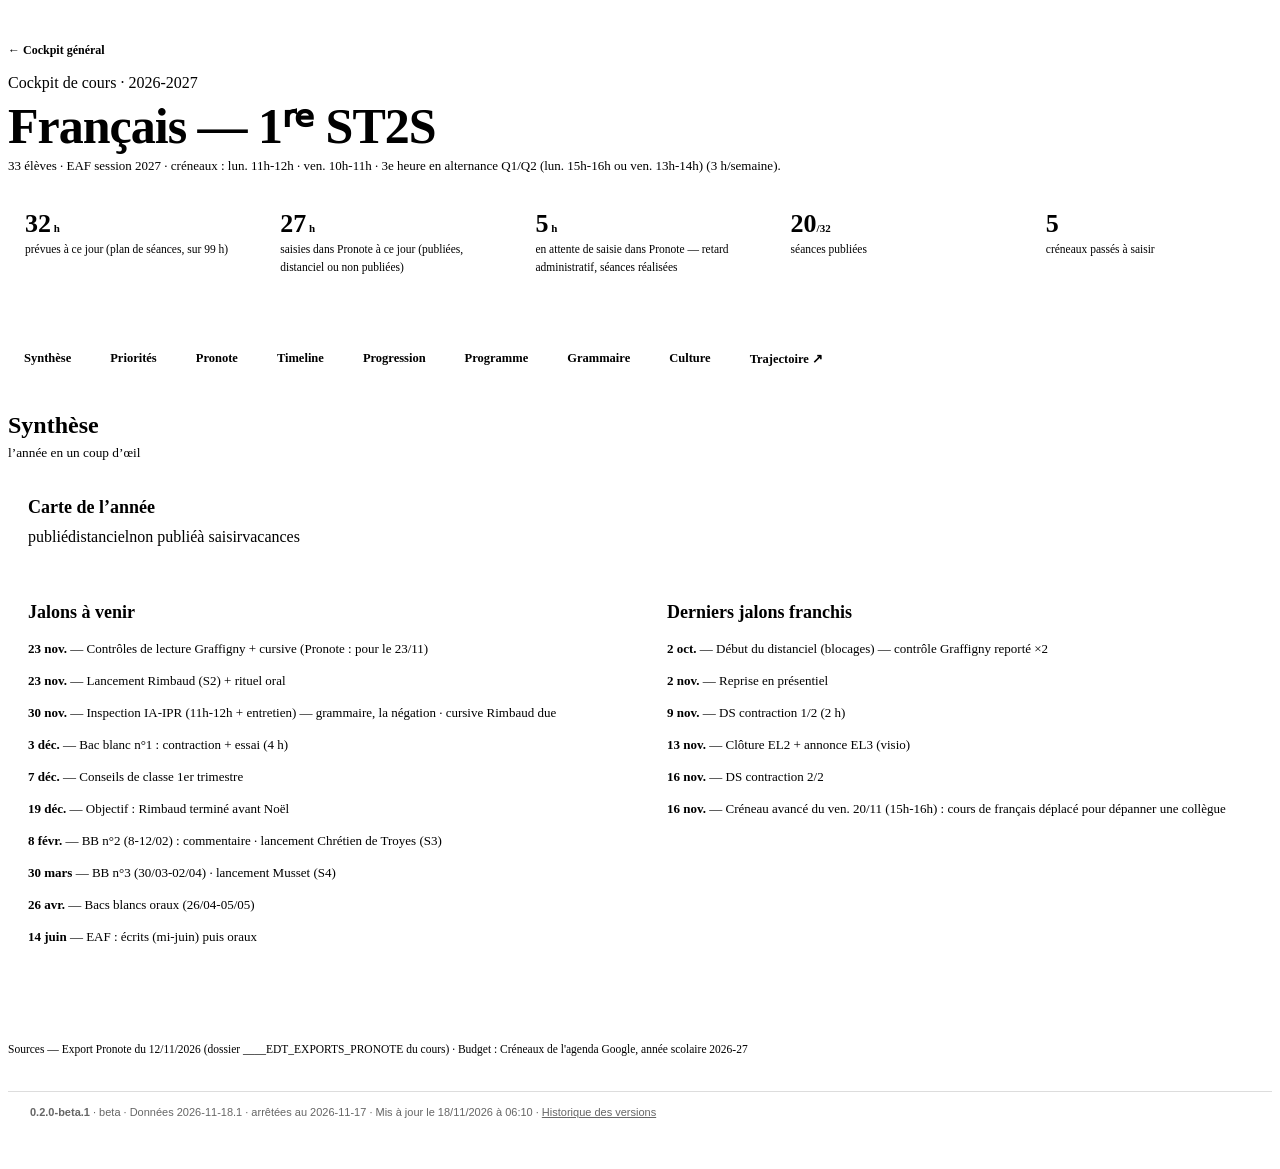
==== cours.html @ 6b5fe485 "feat(priorites): separate upcoming overdue and completed actions in course cockpit" ====
<!doctype html>
<html lang="fr">
<head>
<meta charset="UTF-8">
<meta name="viewport" content="width=device-width, initial-scale=1">
<meta name="robots" content="noindex,nofollow">
<meta name="referrer" content="no-referrer">
<meta name="color-scheme" content="light dark">
<title>Cockpit de cours</title>
<link rel="preload" href="assets/fonts/inter-latin.woff2" as="font" type="font/woff2" crossorigin>
<link rel="preload" href="assets/fonts/fraunces-latin.woff2" as="font" type="font/woff2" crossorigin>
<link rel="stylesheet" href="assets/cockpit.css">
<style>
:root{--wrap:1460px}
.kicker{margin-top:16px;display:block}
.bar{height:7px;margin-top:9px}
a{color:inherit}
.back{font-size:12px;font-weight:700;color:var(--soft);text-decoration:none}
h1{font:600 clamp(28px,4.4vw,50px)/1.04 Fraunces,Georgia,serif;margin:8px 0 6px;letter-spacing:-.02em}
h2{font:600 24px Fraunces,serif;margin:0 0 4px}
.sub{color:var(--soft);font-size:13px;margin:0;max-width:900px}
.hero{padding:32px 0 6px}
.kpis{display:grid;grid-template-columns:repeat(auto-fit,minmax(170px,1fr));gap:12px;margin:20px 0}
.kpi{padding:15px 17px}.kpi b{display:block;font:600 26px Fraunces,serif}.kpi b i{font:700 11px Inter;font-style:normal;color:var(--soft)}.kpi span{font-size:11.5px;color:var(--soft)}
nav.tabs{position:sticky;top:0;z-index:30;display:flex;gap:7px;overflow-x:auto;padding:10px 0;background:color-mix(in srgb,var(--bg) 80%,transparent);backdrop-filter:blur(12px);border-bottom:1px solid var(--line);scrollbar-width:thin}
nav.tabs a{flex:none;text-decoration:none;font-size:12.5px;font-weight:700;color:var(--soft);border:1px solid var(--line);background:var(--card);border-radius:999px;padding:9px 16px;transition:background .15s}
nav.tabs a.on{background:var(--ink);color:var(--bg);border-color:var(--ink)}
section{display:none;margin-top:26px}section.on{display:block;animation:fade .25s}
@keyframes fade{from{opacity:0;transform:translateY(8px)}}
.grid{display:grid;grid-template-columns:repeat(auto-fit,minmax(300px,1fr));gap:14px;margin-top:16px}
.card{padding:20px}.card h3{font:600 18px Fraunces,serif;margin:0 0 10px}
.card ul{list-style:none;margin:0;padding:0}.card li{padding:8px 0;border-top:1px solid var(--line);font-size:13px}.card li:first-child{border:0}
.st,.badge{display:inline-block;font:800 10.5px Inter;letter-spacing:.06em;text-transform:uppercase;border-radius:5px;padding:3px 8px;color:#fff}
.st.publie,.badge.ok{background:var(--ok)}.st.distanciel,.badge.work{background:var(--gold)}.st.non-publie,.badge.chantier{background:var(--warn)}.st.a-saisir{background:var(--slate)}.badge.plan{background:var(--slate)}.badge{margin-left:8px}
.filters{display:flex;gap:7px;flex-wrap:wrap;margin:14px 0 12px}.filters button{border:1px solid var(--line);background:var(--card);color:var(--soft);border-radius:999px;padding:7px 14px;font:700 11.5px Inter;cursor:pointer}.filters button.on{background:var(--ink);color:var(--bg);border-color:var(--ink)}
.seances{display:flex;flex-direction:column;gap:10px}.seance{overflow:hidden}
.seance .head{display:flex;gap:14px;padding:15px 18px;cursor:pointer}.seance .head:hover{background:color-mix(in srgb,var(--c) 6%,transparent)}
.seance .date{flex:none;width:92px;text-align:center;border-right:1px solid var(--line);padding-right:14px}.seance .date b{display:block;font:600 22px Fraunces,serif}.seance .date span{display:block;font-size:10.5px;color:var(--soft);text-transform:uppercase;letter-spacing:.06em;font-weight:700}
.seance .body{flex:1;min-width:0}.seance .t{font-weight:700;font-size:14px;margin:0 0 3px}.seance .r{font-size:12.5px;color:var(--soft);margin:0;display:-webkit-box;-webkit-line-clamp:2;-webkit-box-orient:vertical;overflow:hidden}
.chip{display:inline-block;border:1px solid var(--line);border-radius:6px;padding:3px 9px;font-size:11px;font-weight:600;color:var(--soft);margin:7px 6px 0 0}
.detail{display:none;border-top:1px solid var(--line);padding:18px 20px}.seance.open .detail{display:block}.seance.open .plus{transform:rotate(45deg)}.plus{font-size:20px;color:var(--soft);transition:transform .2s}
.detail h4{font-size:10.5px;letter-spacing:.14em;text-transform:uppercase;color:var(--c);margin:0 0 7px}.detail .content{white-space:pre-wrap;font-size:13px;max-height:420px;overflow:auto}.detail li{padding:6px 0;border-top:1px solid var(--line);font-size:12.5px;list-style:none}.detail ul{margin:14px 0 0;padding:0}
.tl{overflow-x:auto;scrollbar-width:thin}.tl>div{position:relative}
.tl-scale{display:flex;border-bottom:1px solid var(--line)}.tl-scale div{flex:none;padding:9px 0;text-align:center;border-left:1px solid var(--line);font:800 11px Inter;text-transform:uppercase;letter-spacing:.08em;color:var(--soft)}.tl-scale b{display:block;font:600 15px Fraunces,serif;color:var(--ink);text-transform:none;letter-spacing:0}
.tl-row{position:relative}.tl-vac{position:absolute;top:0;bottom:0;background:repeating-linear-gradient(45deg,#b5a1781f 0 3px,transparent 3px 7px);border-inline:1px dashed #b5a17866}.tl-now{position:absolute;top:0;bottom:0;width:2px;background:var(--terra);z-index:9}
.dot{position:absolute;width:9px;height:9px;border-radius:50%;background:var(--slate)}.dot.publie{background:var(--ok)}.dot.distanciel{background:var(--gold)}.dot.non-publie{background:var(--warn)}
.tlbar{display:flex;gap:10px;align-items:center;margin:12px 0}.tlbar button{border:1px solid var(--line);background:var(--card);color:var(--ink);border-radius:999px;padding:7px 14px;font:700 11.5px Inter;cursor:pointer}
.seq{border-left:5px solid var(--c)}.seq .no{font-size:10.5px;font-weight:800;letter-spacing:.14em;text-transform:uppercase;color:var(--c)}.seq h3{margin:4px 0 2px}.seq .per{font-size:12px;color:var(--soft);font-weight:700;margin:0 0 8px}.det{font-size:12.5px;margin:0}
.cov{height:6px;border-radius:5px;background:var(--empty);overflow:hidden;margin:10px 0}.cov i{display:block;height:100%;background:var(--ok)}
.it{display:flex;gap:10px;padding:7px 0;border-top:1px solid var(--line);font-size:12.5px}.it .n{flex:none;min-width:28px;text-align:center;font-size:10.5px;font-weight:800;border-radius:5px;padding:3px 4px;background:var(--empty);color:var(--soft)}.it.vu .n{background:var(--ok);color:#fff}.it.pas .lbl{color:var(--soft)}
.bloc h3{display:flex;justify-content:space-between;gap:10px;font-size:16px}.bloc h3 small{font:700 11px Inter;color:var(--soft)}
.it2{padding:10px 0;border-top:1px solid var(--line);font-size:13px}.it2:first-child{border:0}.it2 b{display:block}.it2 small{color:var(--soft)}
.mots{display:flex;flex-wrap:wrap;gap:7px;margin-top:10px}.mot{background:var(--ink);color:var(--bg);border-radius:8px;padding:6px 13px;font:600 13px Fraunces,serif;font-style:italic}
.veil{position:fixed;inset:0;background:#10191777;z-index:60;display:none;align-items:center;justify-content:center;padding:22px;backdrop-filter:blur(4px)}.veil.open{display:flex}
.pop{position:relative;max-width:560px;width:100%;padding:28px;max-height:85vh;overflow:auto}.pop .x{position:absolute;top:14px;right:14px;width:32px;height:32px;border:0;border-radius:50%;background:var(--empty);color:var(--ink);cursor:pointer;font-size:18px}
footer{margin:56px 0 36px;color:var(--soft);font-size:11.5px;border-top:1px solid var(--line);padding-top:14px}
.tl{cursor:grab}.tl.panning,.tl.panning *{cursor:grabbing!important;user-select:none}
.ev{position:absolute;width:0;height:0;z-index:5}.ev .pin{position:absolute;left:-6px;top:-6px;width:12px;height:12px;border-radius:50%;border:2px solid var(--bg);background:var(--slate);z-index:2}
.ev.done .pin{background:var(--ok)}.ev.todo .pin{background:var(--sea)}.ev.exam .pin{background:var(--red)}
.ev .card{position:absolute;left:-6px;top:14px;width:max-content;max-width:124px;padding:5px 8px;border-radius:9px;border:1px solid var(--line);background:var(--card);color:var(--ink);font:700 10.5px/1.25 Inter,sans-serif;text-align:left;cursor:grab;touch-action:none;user-select:none;box-shadow:var(--sh);z-index:1}
.ev .card small{display:block;color:var(--soft);font-size:10px}.ev .card.dragging{cursor:grabbing;box-shadow:0 12px 28px #28344055;border-color:var(--c)}
.ev .thread{position:absolute;left:0;top:0;height:1px;background:var(--soft);opacity:.55;transform-origin:0 0;pointer-events:none}
.agenda{display:none}.ag{display:grid;grid-template-columns:70px 14px 1fr;gap:10px;padding:10px 4px;border-top:1px solid var(--line);font-size:13px}.ag.past{opacity:.5}.ag time{font-weight:700}.ag i{width:11px;height:11px;border-radius:50%;margin-top:4px;background:var(--sea)}.ag.done i{background:var(--ok)}.ag.exam i{background:var(--red)}.ag.vac i{background:var(--gold);border-radius:3px}.ag em{display:block;font-style:normal;font-size:11px;color:var(--soft)}
.agm{font:600 18px Fraunces,serif;margin:18px 0 4px;text-transform:capitalize}.agnow{background:var(--terra);color:#fff;border-radius:8px;padding:6px 12px;font:700 11.5px Inter;margin:8px 0}
@media(max-width:700px){.tl,.desk{display:none!important}.agenda{display:block}}
@media(max-width:700px){.seance .date{width:64px}}
</style>
</head>
<body>
<div class="wrap">
<header class="hero"><a class="back" href="index.html">← Cockpit général</a><span class="kicker" id="kick"></span><h1 id="title"></h1><p class="sub" id="sub"></p><div class="kpis" id="kpis"></div></header>
<nav class="tabs" id="tabs" aria-label="Rubriques du cours"></nav>
<p class="loading" id="loading">Chargement…</p>
<section id="synthese"></section><section id="priorites"></section><section id="pronote"></section><section id="timeline"></section><section id="progression"></section><section id="programme"></section><section id="grammaire"></section><section id="culture"></section>
<footer id="foot"></footer>
</div>
<div class="veil" id="veil" role="dialog" aria-modal="true" aria-label="Détail"><div class="pop glass"><button class="x" id="xClose" aria-label="Fermer">×</button><div id="popBody"></div></div></div>
<script>
const esc=s=>String(s??'').replace(/&/g,'&amp;').replace(/</g,'&lt;').replace(/>/g,'&gt;').replace(/"/g,'&quot;').replace(/'/g,'&#39;');
const col=c=>/^#[0-9a-f]{3,8}$/i.test(c||'')?c:'#5f7280';
const NOW=(()=>{const q=new URLSearchParams(location.search).get('now');return /^\d{4}-\d{2}-\d{2}$/.test(q||'')?q:new Intl.DateTimeFormat('en-CA',{timeZone:'Europe/Paris'}).format(new Date());})();
async function load(u){const url=new URL(u,location.href);url.searchParams.set('_v',Date.now().toString());const r=await fetch(url,{cache:'no-store'});if(!r.ok)throw new Error(u+' : HTTP '+r.status);return r.json();}
const $=s=>document.querySelector(s),D=s=>new Date(s+'T12:00:00'),fl=(s,o)=>D(s).toLocaleDateString('fr-FR',o);
const iso=t=>t.getFullYear()+'-'+String(t.getMonth()+1).padStart(2,'0')+'-'+String(t.getDate()).padStart(2,'0');
const FD={day:'numeric',month:'short'},FL={weekday:'long',day:'numeric',month:'long',year:'numeric'};
const stCls={'publié':'publie','distanciel':'distanciel','réalisé non publié':'non-publie','à saisir':'a-saisir'};
const fmtTxt=s=>(s||'').replace(/\s*(Objectifs?|Déroulé|Pour le |Trace écrite|Contrôle :|I{1,3}\. |IV\. |V\. |1\) |2\) |3\) |4\) |5\) |6\) |7\) )/g,m=>'\n\n'+m.trim()+' ');
const S0=D('2026-08-31'),T0=D('2026-09-01'),T1=D('2027-06-30');
function heat(d){const by={};d.seances.forEach(s=>(by[s.date]=by[s.date]||[]).push(s));let h='';
  for(let w=0;w<44;w++)for(let r=0;r<5;r++){const t=new Date(S0);t.setDate(S0.getDate()+w*7+r);const x=iso(t),se=by[x];
    const st=se?(se.some(y=>y.statut==='à saisir')?'sa':se.some(y=>y.statut==='réalisé non publié')?'np':se.every(y=>y.statut==='distanciel')?'di':'ok'):'';
    h+=`<i class="${[st,(d.vacances||[]).some(v=>x>=v.debut&&x<=v.fin)?'v':'',x===NOW?'td':'',x>'2027-06-30'?'x':''].join(' ').trim()}" title="${esc(fl(x,FD)+(se?' · '+se.map(y=>y.titre||'non saisi').join(' / '):''))}"></i>`;}
  return `<div class="hm" aria-hidden="true">${h}</div><div class="leg"><span><i style="background:var(--c)"></i>publié</span><span><i style="background:color-mix(in srgb,var(--c) 55%,var(--bg))"></i>distanciel</span><span><i style="background:var(--gold)"></i>non publié</span><span><i style="box-shadow:inset 0 0 0 1.5px var(--red)"></i>à saisir</span><span><i style="background:repeating-linear-gradient(45deg,var(--empty) 0 2px,transparent 2px 4px)"></i>vacances</span></div>`;}
async function main(){
  const id=new URLSearchParams(location.search).get('id')||'fr';
  const d=await load(`data/${['fr','option','spe'].includes(id)?id:'fr'}.json`);
  d.seances.forEach(s=>{s.afaire=s.afaire||[];s.elements=s.elements||[];});
  $('#loading').remove();
  document.documentElement.style.setProperty('--c',col(d.meta.couleur));
  document.title=d.meta.nom+' · Cockpit';
  const b=d.budget,pct=b.consomme/b.total;
  const past=d.seances.filter(s=>s.date<=NOW),SUM=(a,f)=>a.reduce((x,s)=>x+(s.hours||0)*(f?f(s):1),0);
  const prevu=Math.round(SUM(past)),declar=Math.round(SUM(past,s=>s.statut!=='à saisir')),aSais=Math.round(SUM(past,s=>s.statut==='à saisir'));
  const nPub=d.seances.filter(s=>s.statut==='publié').length,late=past.filter(s=>s.statut==='à saisir').length;
  $('#kick').textContent='Cockpit de cours · 2026-2027';$('#title').textContent=d.meta.nom;
  $('#sub').textContent=`${d.meta.classe} · créneaux : ${d.meta.creneaux} (${d.meta.rythme}). ${d.meta.noteMultiniveau||''}`;
  $('#kpis').innerHTML=`<div class="kpi glass"><b>${prevu}<i> h</i></b><span>prévues à ce jour (plan de séances, sur ${b.total} h)</span><div class="bar"><i style="width:${Math.round(Math.min(1,prevu/b.total)*100)}%"></i></div></div>
  <div class="kpi glass"><b>${declar}<i> h</i></b><span>saisies dans Pronote à ce jour (publiées, distanciel ou non publiées)</span><div class="bar"><i style="width:${Math.round(Math.min(1,declar/Math.max(1,prevu))*100)}%"></i></div></div>
  <div class="kpi glass"><b style="color:${aSais?'var(--red)':'var(--ok)'}">${aSais}<i> h</i></b><span>${aSais?'en attente de saisie dans Pronote — retard administratif, séances réalisées':'saisie Pronote à jour'}</span></div>
  <div class="kpi glass"><b>${nPub}<i>/${d.seances.length}</i></b><span>séances publiées</span></div>
  <div class="kpi glass"><b style="color:${late?'var(--red)':'var(--ok)'}">${late}</b><span>créneau${late>1?'x':''} passé${late>1?'s':''} à saisir</span></div>`;
  const TABS=[['synthese','Synthèse'],['priorites','Priorités'],['pronote','Pronote'],['timeline','Timeline'],['progression','Progression'],['programme','Programme'],['grammaire','Grammaire'],['culture','Culture']];
  $('#tabs').innerHTML=TABS.map(([k,t])=>`<a href="#${k}" data-t="${k}">${t}</a>`).join('');
  $('#tabs').insertAdjacentHTML('beforeend','<a href="trajectoire.html" title="Pilotage pédagogique du français">Trajectoire ↗</a>');
  let tlRedraw=()=>{};
  const route=()=>{const h=location.hash.slice(1),k=TABS.some(t=>t[0]===h)?h:'synthese';
    document.querySelectorAll('section').forEach(s=>s.classList.toggle('on',s.id===k));
    document.querySelectorAll('nav.tabs a').forEach(a=>{const on=a.dataset.t===k;a.classList.toggle('on',on);on?a.setAttribute('aria-current','page'):a.removeAttribute('aria-current');});requestAnimationFrame(()=>tlRedraw());};
  window.addEventListener('hashchange',route);route();
  const head=(t,s)=>`<div class="shead"><h2>${t}</h2><small>${s||''}</small></div>`;
  const bdg=e=>String(e).startsWith('en cours')?'work':/^(planifi|à lancer)/.test(e)?'plan':/^(faite|clos)/.test(e)?'ok':'work';
  const seq=(d.progression.sequences||[]).map(s=>`<div class="card glass seq" style="--c:${col(s.couleur)}"><span class="no">${esc(s.no)} · ${esc(s.periode)}</span><h3>${esc(s.titre)}<span class="badge ${bdg(s.etat)}">${esc(s.etat)}</span></h3><p class="per">${esc(s.parcours)}</p><p class="det"><b>Œuvre :</b> ${esc(s.oeuvre)}<br><b>Support :</b> ${esc(s.cursive||'—')}<br>${esc(s.detail)}</p></div>`).join('');
  const li=a=>a.map(j=>`<li><b>${fl(j.date,FD)}</b> — ${esc(j.txt)}</li>`).join('')||'<li>—</li>';
  const J=[...d.jalons].sort((x,y)=>x.date<y.date?-1:1);
  $('#synthese').innerHTML=head('Synthèse','l’année en un coup d’œil')+`<div class="card glass" style="margin-top:16px"><h3>Carte de l’année</h3>${heat(d)}</div><div class="grid"><div class="card glass"><h3>Jalons à venir</h3><ul>${li(J.filter(j=>j.etat==='à venir'))}</ul></div><div class="card glass"><h3>Derniers jalons franchis</h3><ul>${li(J.filter(j=>j.etat!=='à venir').slice(-6))}</ul></div></div>`;
  // Priorités : les tâches échues restent visibles, mais dans leur propre liste.
  const sorted=a=>[...a].sort((x,y)=>(x.dateEcheance||'9999-12-31').localeCompare(y.dateEcheance||'9999-12-31'));
  const court=d.priorites.court||[];
  const avenir=sorted(court.filter(p=>!p.fait&&(!p.dateEcheance||p.dateEcheance>=NOW)));
  const retard=sorted(court.filter(p=>!p.fait&&p.dateEcheance&&p.dateEcheance<NOW));
  const terminees=sorted(court.filter(p=>p.fait));
  const lateSe=d.seances.filter(s=>s.statut==='à saisir'&&s.date<=NOW);
  const item=(p)=>`<li>${esc(p.txt)}${p.echeance?` <small style="color:var(--soft)">(${esc(p.echeance)})</small>`:''}${!p.dateEcheance?` <small style="color:var(--soft)">· date à fixer</small>`:''}</li>`;
  const group=(titre,items,empty)=>`<div class="card glass"><h3>${titre} <small style="font:600 12px Inter;color:var(--soft)">(${items.length})</small></h3><ul>${items.map(item).join('')||`<li style="color:var(--soft)">${empty}</li>`}</ul></div>`;
  const alert=lateSe.length?`<li><span aria-hidden="true">🔔</span> <b>Saisir Pronote :</b> ${lateSe.length} créneau${lateSe.length>1?'x':''} passé${lateSe.length>1?'s':''} non publié${lateSe.length>1?'s':''} (${lateSe.map(s=>fl(s.date,FD)).join(', ')})</li>`:'';
  const overdue=`<div class="card glass"><h3>En retard <small style="font:600 12px Inter;color:var(--soft)">(${retard.length+ (lateSe.length?1:0)})</small></h3><ul>${alert}${retard.map(item).join('')||(!alert?'<li style="color:var(--soft)">Aucune priorité en retard.</li>':'')}</ul></div>`;
  const done=`<div class="card glass"><details><summary style="cursor:pointer;font:600 20px Fraunces,serif">Terminées (${terminees.length})</summary><ul>${terminees.map(item).join('')||'<li>Aucune priorité terminée.</li>'}</ul></details></div>`;
  const pcol=(t,k)=>group(t,d.priorites[k]||[],'Aucune priorité.');
  $('#priorites').innerHTML=head('Priorités','à venir · en retard · terminées · horizons moyen et long')+
    `<div class="grid">${group('À venir',avenir,'Aucune échéance à venir.')}${overdue}${done}</div>`+
    `<div class="grid" style="margin-top:18px">${pcol('Moyen terme','moyen')+pcol('Long terme','long')}</div>`;
  // Pronote
  let f='tous';const FIL=[['tous','Toutes'],['publié','Publiées'],['distanciel','Distanciel'],['réalisé non publié','Non publiées'],['à saisir','À saisir']];
  $('#pronote').innerHTML=head('Pronote','cahier de textes complet · cliquer une séance pour la déplier')+`<div class="filters" id="filters">${FIL.map(([k,t])=>`<button data-f="${esc(k)}">${t} <span style="opacity:.55">${k==='tous'?d.seances.length:d.seances.filter(s=>s.statut===k).length}</span></button>`).join('')}</div><div class="seances" id="sl"></div>`;
  const rs=()=>{$('#sl').innerHTML=d.seances.filter(s=>f==='tous'||s.statut===f).map(s=>{const t=D(s.date);
    return `<article class="seance glass"><div class="head" role="button" tabindex="0" aria-expanded="false"><div class="date"><b>${t.getDate()}</b><span>${t.toLocaleDateString('fr-FR',{month:'short'})} ${t.getFullYear()}</span><span>${esc(s.time)} · ${s.hours} h</span></div><div class="body"><p class="t">${s.titre?esc(s.titre):'<i style="color:var(--soft)">Créneau non saisi</i>'} <span class="st ${stCls[s.statut]||'a-saisir'}">${esc(s.statut)}</span></p>${s.resume?`<p class="r">${esc(s.resume)}…</p>`:''}<div>${s.cat?`<span class="chip" style="border-color:var(--c);color:var(--c)">${esc(s.cat)}</span>`:''}${s.theme?`<span class="chip">${esc(s.theme)}</span>`:''}${s.absents?`<span class="chip">${s.absents} absent(s)</span>`:''}</div></div><span class="plus">+</span></div>
    <div class="detail"><h4>Contenu de la séance</h4><div class="content">${esc(fmtTxt(s.contenu))||'—'}</div>${s.elements.length?`<ul><h4>Éléments du programme cochés</h4>${s.elements.map(e=>`<li>${esc(e)}</li>`).join('')}</ul>`:''}${s.afaire.length?`<ul><h4>À faire</h4>${s.afaire.map(e=>`<li>${esc(e)}</li>`).join('')}</ul>`:''}</div></article>`;}).join('')||'<p class="loading">Aucune séance pour ce filtre.</p>';
    document.querySelectorAll('.seance .head').forEach(h=>{const t=()=>h.setAttribute('aria-expanded',h.parentElement.classList.toggle('open'));h.onclick=t;h.onkeydown=e=>{if(e.key==='Enter'||e.key===' '){e.preventDefault();t();}};});
    document.querySelectorAll('#filters button').forEach(x=>x.classList.toggle('on',x.dataset.f===f));};
  document.querySelectorAll('#filters button').forEach(x=>x.onclick=()=>{f=x.dataset.f;rs();});rs();
  // Timeline
  const PX=7.2,X=s=>Math.round((D(s)-T0)/864e5*PX),AX=Math.round((T1-T0)/864e5*PX)+20,lanes=[];
  const ev=J.map(j=>{const x=X(j.date);let l=lanes.findIndex(e=>x-e>=118);if(l<0){l=lanes.length;lanes.push(-1e9);}lanes[l]=x;return{j,x,l};});
  const MO=['Septembre','Octobre','Novembre','Décembre','Janvier','Février','Mars','Avril','Mai','Juin'];
  const mois=MO.map((m,i)=>{const y=i<4?2026:2027,mm=i<4?9+i:i-3;return `<div style="width:${new Date(y,mm,0).getDate()*PX}px"><b>${m}</b>${y}</div>`;}).join('');
  const nx=X(NOW),now=nx>=0&&nx<=AX?`<div class="tl-now" style="left:${nx}px"></div>`:'';
  const vac=(d.vacances||[]).map(v=>`<div class="tl-vac" style="left:${X(v.debut)}px;width:${Math.max(3,X(v.fin)-X(v.debut))}px" title="${esc(v.txt)}"></div>`).join('');
  const cnt={};const dots=d.seances.map(s=>{const k=cnt[s.date]=(cnt[s.date]||0)+1;return `<div class="dot ${stCls[s.statut]||''}" style="left:${X(s.date)+(k-1)*10}px;top:${12}px" title="${esc(fl(s.date,FD)+' · '+(s.titre||'non saisi'))}"></div>`;}).join('');
  $('#timeline').innerHTML=head('Timeline annuelle','septembre → juin · cliquer un jalon')+`<div class="tlbar desk"><button id="tnow">Aujourd’hui</button><button id="treset" title="Remet les bulles à leur place d’origine">Réinitialiser les bulles</button><div class="leg"><span><i style="background:var(--ok)"></i>franchi</span><span><i style="background:var(--sea)"></i>à venir</span><span><i style="background:var(--red)"></i>échéance</span></div></div>
  <div class="tl glass" id="tl"><div style="width:${AX}px"><div class="tl-scale">${mois}</div><div class="tl-row" style="height:${lanes.length*58+30}px">${vac}${now}${ev.map(e=>`<div class="ev ${e.j.etat==='à venir'?'todo':'done'} ${/bac|eaf|ds/.test(e.j.type)?'exam':''}" style="left:${e.x}px;top:${e.l*58+12}px" data-i="${esc(e.j.date+'|'+e.j.txt)}"><i class="thread"></i><i class="pin"></i><button type="button" class="card" title="Glisser pour déplacer · cliquer pour le détail"><small>${esc(fl(e.j.date,FD))}</small>${esc(e.j.txt)}</button></div>`).join('')}</div><div class="tl-row" style="height:34px;border-top:1px solid var(--line)">${vac}${now}${dots}</div></div></div>`;
  const AG=[...J.map(j=>({d:j.date,t:j.txt,k:j.etat==='à venir'?'':'done',x:/bac|eaf|ds/.test(j.type)?' exam':'',e:j.etat||''})),...(d.vacances||[]).map(v=>({d:v.debut,t:'Vacances · '+(v.txt||'')+' (jusqu’au '+fl(v.fin,FD)+')',k:'vac',x:'',e:''}))].sort((p,q)=>p.d<q.d?-1:1);
  let agm='',agn=false,mo='';AG.forEach(a=>{const m=fl(a.d,{month:'long',year:'numeric'});if(m!==mo){mo=m;agm+=`<div class="agm">${esc(m)}</div>`;}if(!agn&&a.d>=NOW){agn=true;agm+=`<div class="agnow">Aujourd’hui · ${esc(fl(NOW,FD))}</div>`;}agm+=`<div class="ag ${a.k}${a.x} ${a.d<NOW?'past':''}"><time>${esc(fl(a.d,{weekday:'short',day:'numeric'}))}</time><i></i><span>${esc(a.t)}<em>${esc(a.e)}</em></span></div>`;});
  $('#timeline').insertAdjacentHTML('beforeend',`<div class="agenda">${agm}</div>`);
  const sc=()=>{const v=$('#tl');v.scrollLeft=Math.max(0,nx-v.clientWidth*.4);};$('#tnow').onclick=sc;
  const KEY='cockpit:tl:'+(['fr','option','spe'].includes(id)?id:'fr');let pos={};try{pos=JSON.parse(localStorage.getItem(KEY)||'{}')}catch(e){}
  const save=()=>{try{localStorage.setItem(KEY,JSON.stringify(pos))}catch(e){}},cp=(v,a,b)=>Math.min(Math.max(v,a),b),ctl=[];let z=10;
  document.querySelectorAll('.ev').forEach(b=>{const i=b.dataset.i,card=b.querySelector('.card'),th=b.querySelector('.thread');let[dx,dy]=pos[i]||[0,0],sx,sy,ox,oy,down=false,moved=false;
    const draw=()=>{const w=card.offsetWidth,h=card.offsetHeight,ex=cp(0,dx-6,dx-6+w),ey=cp(0,14+dy,14+dy+h);th.style.width=Math.hypot(ex,ey)+'px';th.style.transform='rotate('+Math.atan2(ey,ex)+'rad)';card.style.translate=dx+'px '+dy+'px';};
    card.onpointerdown=e=>{if(e.button>0)return;down=true;moved=false;sx=e.clientX;sy=e.clientY;ox=dx;oy=dy;b.style.zIndex=++z;card.setPointerCapture(e.pointerId);};
    card.onpointermove=e=>{if(!down)return;const mx=e.clientX-sx,my=e.clientY-sy;if(!moved&&Math.hypot(mx,my)<4)return;moved=true;card.classList.add('dragging');const cv=b.parentElement,l0=parseFloat(b.style.left)-6,t0=parseFloat(b.style.top)+14;dx=cp(ox+mx,-l0,cv.clientWidth-card.offsetWidth-l0);dy=cp(oy+my,-t0,cv.clientHeight-card.offsetHeight-t0);draw();};
    const end=()=>{if(!down)return;down=false;card.classList.remove('dragging');if(moved){b._m=true;setTimeout(()=>b._m=false,0);pos[i]=[Math.round(dx),Math.round(dy)];save();}};
    card.onpointerup=end;card.onpointercancel=end;card.onclick=()=>{if(b._m)return;const e=ev[i].j;pop(e.etat||'',fl(e.date,FL),e.txt);};
    b._d=draw;b._r=()=>{[dx,dy]=pos[i]||[0,0];draw();};ctl.push(b);});
  tlRedraw=()=>ctl.forEach(b=>b._d());$('#treset').onclick=()=>{pos={};save();ctl.forEach(b=>b._r());};
  const tv=$('#tl');let pan=false,pm=false,px,pl;
  tv.addEventListener('pointerdown',e=>{if(e.pointerType==='touch'||e.button>0||e.target.closest('.card'))return;pan=true;pm=false;px=e.clientX;pl=tv.scrollLeft;});
  tv.addEventListener('pointermove',e=>{if(!pan)return;const mx=e.clientX-px;if(!pm){if(Math.abs(mx)<4)return;pm=true;tv.setPointerCapture(e.pointerId);tv.classList.add('panning');}tv.scrollLeft=pl-mx;});
  const pe=()=>{pan=false;tv.classList.remove('panning');};tv.addEventListener('pointerup',pe);tv.addEventListener('pointercancel',pe);
  window.addEventListener('hashchange',()=>setTimeout(()=>{sc();tlRedraw();},60));requestAnimationFrame(()=>{sc();tlRedraw();});
  // Progression
  const tr=d.progression.transversal,pi=d.progression.pistes||[];
  $('#progression').innerHTML=head('Progression annuelle',`statut : <span class="badge ${d.progression.statut==='établie'?'ok':'chantier'}">${esc(d.progression.statut)}</span>`)+`<p class="sub" style="margin-top:6px">${esc(d.progression.source)}</p><div class="grid">${seq}</div>${tr?`<div class="card glass seq" style="--c:${col(tr.couleur)};margin-top:14px"><span class="no">Transversal · ${esc(tr.periode)}</span><h3>${esc(tr.titre)}<span class="badge work">${esc(tr.etat)}</span></h3><p class="det">${esc(tr.detail)}</p></div>`:''}${pi.length?head('Possibilités à l’étude','à co-construire')+`<div class="grid">${pi.map(p=>`<div class="card glass"><h3>${esc(p.titre)}</h3><p class="det">${esc(p.detail)}</p></div>`).join('')}</div>`:''}`;
  // Programme
  const tI=d.programme.reduce((a,x)=>a+x.items.length,0),tV=d.programme.reduce((a,x)=>a+x.items.filter(i=>i.n>0).length,0);
  const wl=Math.max(1,Math.round((T1-D(NOW))/6048e5)),rate=((tI-tV)/wl).toFixed(1).replace('.',',');
  $('#programme').innerHTML=head('Éléments du programme',`${tV}/${tI} abordés (${Math.round(tV/tI*100)} %) · ${tI-tV} restants, soit <b>${rate} par semaine</b> d’ici juin`)+`<div class="grid">${d.programme.map(x=>{const v=x.items.filter(i=>i.n>0).length,its=[...x.items].sort((p,q)=>(p.n>0)-(q.n>0));
    return `<div class="card glass bloc"><h3>${esc(x.bloc)}<small>${v}/${x.items.length}</small></h3><div class="cov"><i style="width:${Math.round(v/x.items.length*100)}%"></i></div>${its.map(i=>`<div class="it ${i.n>0?'vu':'pas'}"><span class="n">${i.n>0?'×'+i.n:'—'}</span><span class="lbl">${esc(i.label)}</span></div>`).join('')}</div>`;}).join('')}</div>`;
  $('#grammaire').innerHTML=head('Grammaire & langue','vus / à voir')+`<div class="grid"><div class="card glass"><h3 style="color:var(--ok)">Vus</h3>${d.grammaire.vus.map(g=>`<div class="it2"><b>${esc(g.titre)}</b><small>${g.date?'vu le '+esc(g.date):''}</small></div>`).join('')}</div><div class="card glass"><h3 style="color:var(--terra)">À voir</h3>${d.grammaire.aVoir.map(g=>`<div class="it2"><b>${esc(g.titre)}</b><small>${g.echeance?'cible : '+esc(g.echeance):''}</small></div>`).join('')}</div></div>`;
  const cu=d.culture,mots=(cu.motsConcepts||[]).map(m=>`<span class="mot">${esc(m)}</span>`).join('');
  $('#culture').innerHTML=head('Auteurs, textes & références','le capital culturel construit depuis septembre')+`<div class="grid"><div class="card glass"><h3>Auteurs & textes vus</h3>${cu.auteursTextes.map(a=>`<div class="it2"><b>${esc(a.titre)}</b><small>${esc(a.contexte)}</small></div>`).join('')}</div><div class="card glass"><h3>Références culturelles</h3><ul>${(cu.referencesCulturelles||[]).map(r=>`<li>${esc(r)}</li>`).join('')}</ul>${mots?`<h3 style="margin-top:18px">Mots-concepts</h3><div class="mots">${mots}</div>`:''}</div></div><div class="shead" style="margin-top:24px"><h2 style="font-size:19px">Périodes historiques</h2></div><div class="grid">${(cu.periodes||[]).map(p=>`<div class="card glass"><h3>${esc(p.titre)}</h3><p class="det">${esc(p.detail)}</p></div>`).join('')}</div>`;
  $('#foot').innerHTML=`Sources — ${esc(d.meta.sourcePronote)} · Budget : ${esc(d.meta.sourceBudget)}`;
  let last=null;const cl=()=>{$('#veil').classList.remove('open');last&&last.focus&&last.focus();};
  function pop(k,t,x){$('#popBody').innerHTML=`<span class="kicker" style="margin:0">${esc(k)}</span><h3 style="font:600 24px/1.25 Fraunces,serif;margin:10px 0">${esc(t)}</h3><p style="line-height:1.7">${esc(x)}</p>`;last=document.activeElement;$('#veil').classList.add('open');$('#xClose').focus();}
  $('#xClose').onclick=cl;$('#veil').onclick=e=>{if(e.target.id==='veil')cl();};document.addEventListener('keydown',e=>{if(e.key==='Escape'&&$('#veil').classList.contains('open'))cl();});
}
main().catch(e=>{console.error(e);$('#loading')?.remove();document.querySelector('.wrap').insertAdjacentHTML('afterbegin','<p class="err">Impossible de charger les données du cours ('+esc(e.message)+'). Ouvrez la page via un serveur HTTP (GitHub Pages ou Live Server), pas en file://.</p>');});
</script>
<script src="assets/version.js"></script>
</body>
</html>
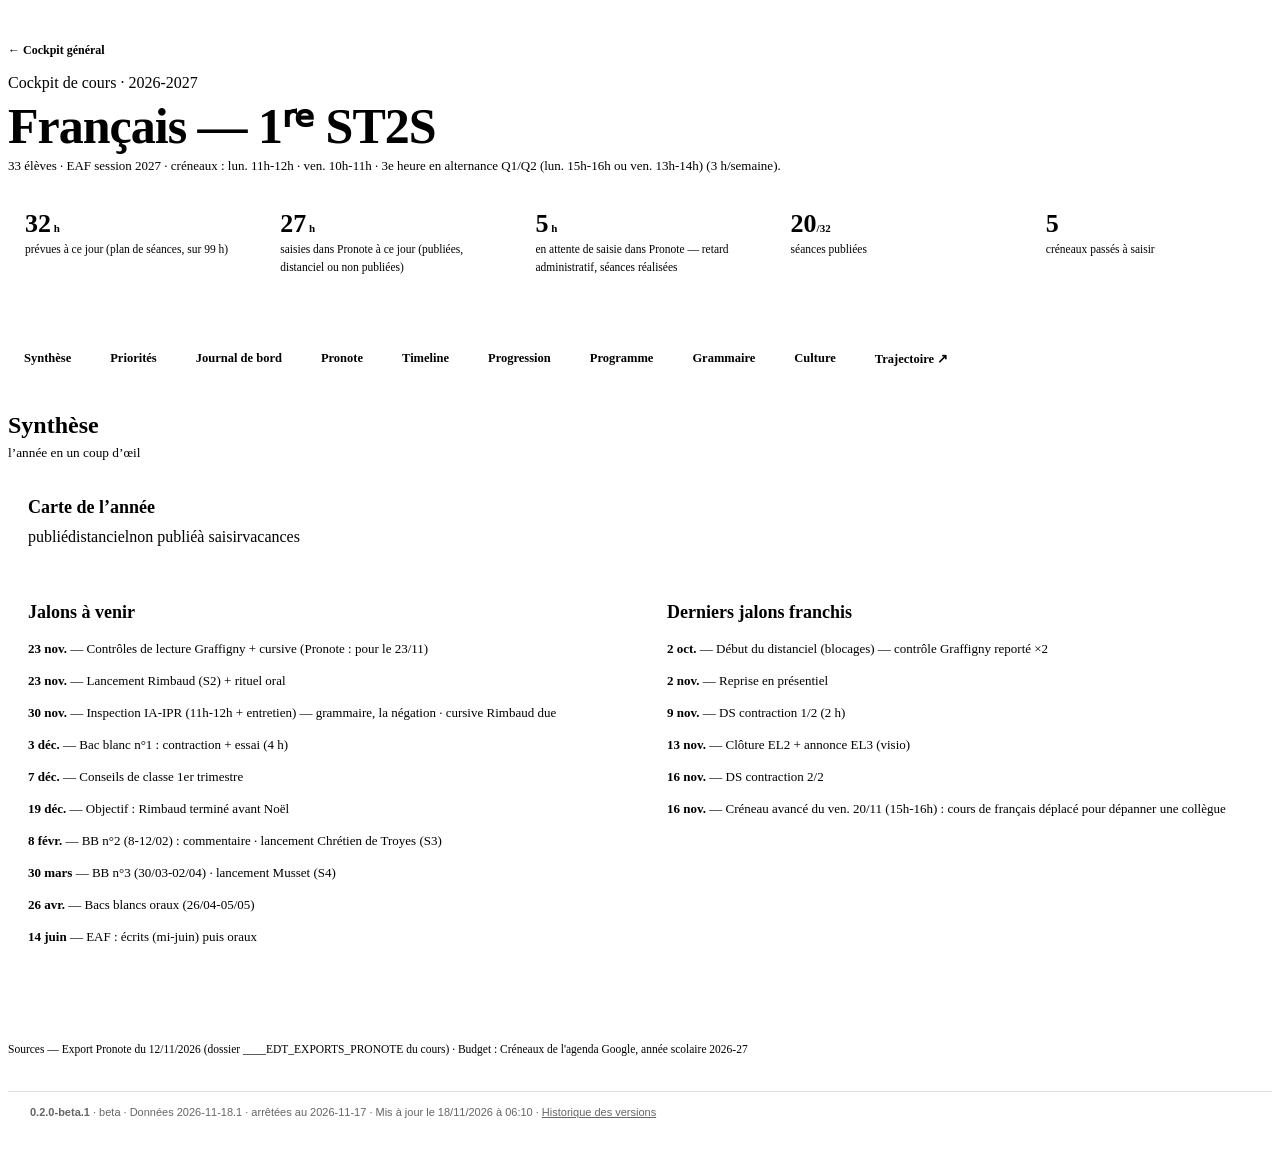
==== commit 6e5636a0: "fix(journal): restaurer contenus réels du commit précédent (français, option, spé + cours.html)" ====
--- a/cours.html
+++ b/cours.html
@@ -71,7 +71,7 @@
 <header class="hero"><a class="back" href="index.html">← Cockpit général</a><span class="kicker" id="kick"></span><h1 id="title"></h1><p class="sub" id="sub"></p><div class="kpis" id="kpis"></div></header>
 <nav class="tabs" id="tabs" aria-label="Rubriques du cours"></nav>
 <p class="loading" id="loading">Chargement…</p>
-<section id="synthese"></section><section id="priorites"></section><section id="pronote"></section><section id="timeline"></section><section id="progression"></section><section id="programme"></section><section id="grammaire"></section><section id="culture"></section>
+<section id="synthese"></section><section id="priorites"></section><section id="journal"></section><section id="pronote"></section><section id="timeline"></section><section id="progression"></section><section id="programme"></section><section id="grammaire"></section><section id="culture"></section>
 <footer id="foot"></footer>
 </div>
 <div class="veil" id="veil" role="dialog" aria-modal="true" aria-label="Détail"><div class="pop glass"><button class="x" id="xClose" aria-label="Fermer">×</button><div id="popBody"></div></div></div>
@@ -109,7 +109,7 @@
   <div class="kpi glass"><b style="color:${aSais?'var(--red)':'var(--ok)'}">${aSais}<i> h</i></b><span>${aSais?'en attente de saisie dans Pronote — retard administratif, séances réalisées':'saisie Pronote à jour'}</span></div>
   <div class="kpi glass"><b>${nPub}<i>/${d.seances.length}</i></b><span>séances publiées</span></div>
   <div class="kpi glass"><b style="color:${late?'var(--red)':'var(--ok)'}">${late}</b><span>créneau${late>1?'x':''} passé${late>1?'s':''} à saisir</span></div>`;
-  const TABS=[['synthese','Synthèse'],['priorites','Priorités'],['pronote','Pronote'],['timeline','Timeline'],['progression','Progression'],['programme','Programme'],['grammaire','Grammaire'],['culture','Culture']];
+  const TABS=[['synthese','Synthèse'],['priorites','Priorités'],['journal','Journal de bord'],['pronote','Pronote'],['timeline','Timeline'],['progression','Progression'],['programme','Programme'],['grammaire','Grammaire'],['culture','Culture']];
   $('#tabs').innerHTML=TABS.map(([k,t])=>`<a href="#${k}" data-t="${k}">${t}</a>`).join('');
   $('#tabs').insertAdjacentHTML('beforeend','<a href="trajectoire.html" title="Pilotage pédagogique du français">Trajectoire ↗</a>');
   let tlRedraw=()=>{};
@@ -139,10 +139,15 @@
   $('#priorites').innerHTML=head('Priorités','à venir · en retard · terminées · horizons moyen et long')+
     `<div class="grid">${group('À venir',avenir,'Aucune échéance à venir.')}${overdue}${done}</div>`+
     `<div class="grid" style="margin-top:18px">${pcol('Moyen terme','moyen')+pcol('Long terme','long')}</div>`;
+  // Journal de bord (bilans de séance H{n})
+  const jrn=[...(d.journal||[])].sort((a,b)=>b.date.localeCompare(a.date));
+  const jlst=(t,a,ic)=>a&&a.length?`<ul style="margin:6px 0 10px"><li style="list-style:none;color:var(--soft);font:600 11px Inter,sans-serif;text-transform:uppercase;letter-spacing:.04em">${ic} ${t}</li>${a.map(x=>`<li>${esc(x)}</li>`).join('')}</ul>`:'';
+  $('#journal').innerHTML=head('Journal de bord','bilans de séance : ce qui a marché · à améliorer · pistes et idées')+
+    (jrn.length?`<div style="display:grid;gap:16px">${jrn.map(e=>`<article class="card glass" style="padding:16px 18px"><h3 style="font:600 20px Fraunces,serif;margin:0">${fl(e.date,FL)}</h3>${e.contexte?`<p style="color:var(--soft);font-size:13px;margin:4px 0 8px">${esc(e.contexte)}</p>`:''}${jlst('Ce qui a marché',e.marche,'✅')}${jlst('À améliorer',e.aAmeliorer,'⚠️')}${jlst('Pistes et idées',e.idees,'💡')}</article>`).join('')}</div>`:`<div class="card glass" style="padding:14px">Aucun bilan de séance collecté pour l'instant.</div>`);
   // Pronote
   let f='tous';const FIL=[['tous','Toutes'],['publié','Publiées'],['distanciel','Distanciel'],['réalisé non publié','Non publiées'],['à saisir','À saisir']];
   $('#pronote').innerHTML=head('Pronote','cahier de textes complet · cliquer une séance pour la déplier')+`<div class="filters" id="filters">${FIL.map(([k,t])=>`<button data-f="${esc(k)}">${t} <span style="opacity:.55">${k==='tous'?d.seances.length:d.seances.filter(s=>s.statut===k).length}</span></button>`).join('')}</div><div class="seances" id="sl"></div>`;
-  const rs=()=>{$('#sl').innerHTML=d.seances.filter(s=>f==='tous'||s.statut===f).map(s=>{const t=D(s.date);
+  const rs=()=>{$('#sl').innerHTML=d.seances.filter(s=>f==='tous'||s.statut===f).sort((a,b)=>((b.date||'')+'T'+(b.time||'00:00')).localeCompare((a.date||'')+'T'+(a.time||'00:00'))).map(s=>{const t=D(s.date);
     return `<article class="seance glass"><div class="head" role="button" tabindex="0" aria-expanded="false"><div class="date"><b>${t.getDate()}</b><span>${t.toLocaleDateString('fr-FR',{month:'short'})} ${t.getFullYear()}</span><span>${esc(s.time)} · ${s.hours} h</span></div><div class="body"><p class="t">${s.titre?esc(s.titre):'<i style="color:var(--soft)">Créneau non saisi</i>'} <span class="st ${stCls[s.statut]||'a-saisir'}">${esc(s.statut)}</span></p>${s.resume?`<p class="r">${esc(s.resume)}…</p>`:''}<div>${s.cat?`<span class="chip" style="border-color:var(--c);color:var(--c)">${esc(s.cat)}</span>`:''}${s.theme?`<span class="chip">${esc(s.theme)}</span>`:''}${s.absents?`<span class="chip">${s.absents} absent(s)</span>`:''}</div></div><span class="plus">+</span></div>
     <div class="detail"><h4>Contenu de la séance</h4><div class="content">${esc(fmtTxt(s.contenu))||'—'}</div>${s.elements.length?`<ul><h4>Éléments du programme cochés</h4>${s.elements.map(e=>`<li>${esc(e)}</li>`).join('')}</ul>`:''}${s.afaire.length?`<ul><h4>À faire</h4>${s.afaire.map(e=>`<li>${esc(e)}</li>`).join('')}</ul>`:''}</div></article>`;}).join('')||'<p class="loading">Aucune séance pour ce filtre.</p>';
     document.querySelectorAll('.seance .head').forEach(h=>{const t=()=>h.setAttribute('aria-expanded',h.parentElement.classList.toggle('open'));h.onclick=t;h.onkeydown=e=>{if(e.key==='Enter'||e.key===' '){e.preventDefault();t();}};});
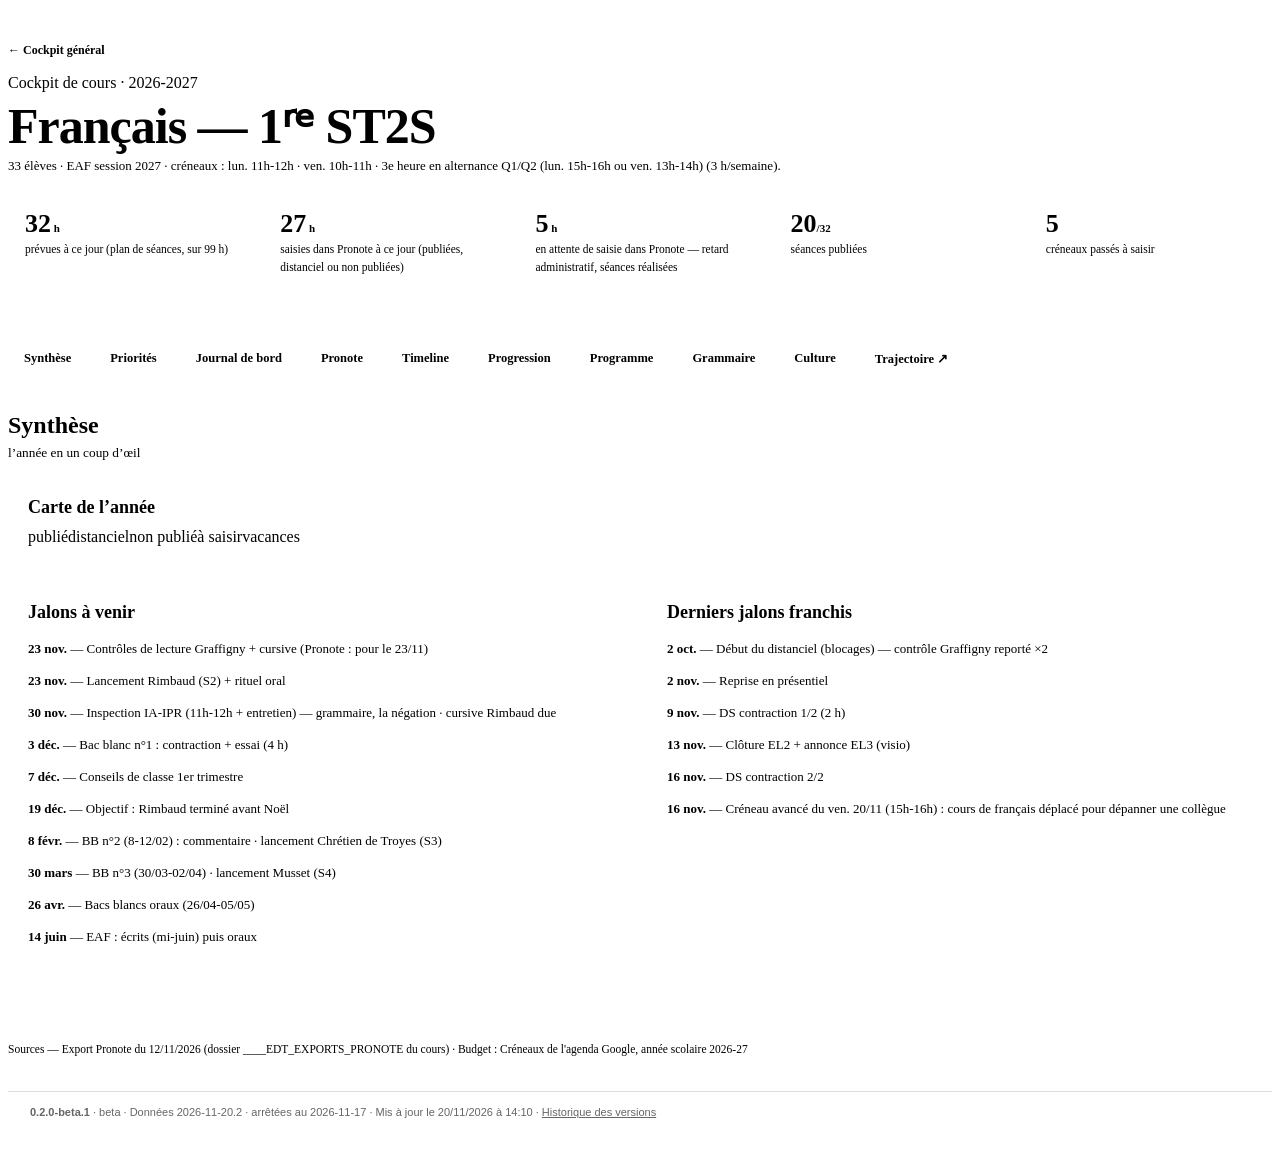
==== commit fc99281e: "feat: contexte des items du journal de bord (titre séance Pronote) + URGENT spe du bilan 16/11" ====
--- a/cours.html
+++ b/cours.html
@@ -126,11 +126,11 @@
   // Priorités : les tâches échues restent visibles, mais dans leur propre liste.
   const sorted=a=>[...a].sort((x,y)=>(x.dateEcheance||'9999-12-31').localeCompare(y.dateEcheance||'9999-12-31'));
   const court=d.priorites.court||[];
-  const avenir=sorted(court.filter(p=>!p.fait&&(!p.dateEcheance||p.dateEcheance>=NOW)));
+  const avenir=sorted(court.filter(p=>!p.fait&&(!p.dateEcheance||p.dateEcheance>=NOW))).sort((a,b)=>(b.urgent?1:0)-(a.urgent?1:0));
   const retard=sorted(court.filter(p=>!p.fait&&p.dateEcheance&&p.dateEcheance<NOW));
   const terminees=sorted(court.filter(p=>p.fait));
   const lateSe=d.seances.filter(s=>s.statut==='à saisir'&&s.date<=NOW);
-  const item=(p)=>`<li>${esc(p.txt)}${p.echeance?` <small style="color:var(--soft)">(${esc(p.echeance)})</small>`:''}${!p.dateEcheance?` <small style="color:var(--soft)">· date à fixer</small>`:''}</li>`;
+  const item=(p)=>`<li>${p.urgent?`<b style="color:var(--red)">⚑ URGENT</b> `:''}${esc(p.txt)}${p.echeance?` <small style="color:var(--soft)">(${esc(p.echeance)})</small>`:''}${!p.dateEcheance?` <small style="color:var(--soft)">· date à fixer</small>`:''}</li>`;
   const group=(titre,items,empty)=>`<div class="card glass"><h3>${titre} <small style="font:600 12px Inter;color:var(--soft)">(${items.length})</small></h3><ul>${items.map(item).join('')||`<li style="color:var(--soft)">${empty}</li>`}</ul></div>`;
   const alert=lateSe.length?`<li><span aria-hidden="true">🔔</span> <b>Saisir Pronote :</b> ${lateSe.length} créneau${lateSe.length>1?'x':''} passé${lateSe.length>1?'s':''} non publié${lateSe.length>1?'s':''} (${lateSe.map(s=>fl(s.date,FD)).join(', ')})</li>`:'';
   const overdue=`<div class="card glass"><h3>En retard <small style="font:600 12px Inter;color:var(--soft)">(${retard.length+ (lateSe.length?1:0)})</small></h3><ul>${alert}${retard.map(item).join('')||(!alert?'<li style="color:var(--soft)">Aucune priorité en retard.</li>':'')}</ul></div>`;
@@ -139,11 +139,11 @@
   $('#priorites').innerHTML=head('Priorités','à venir · en retard · terminées · horizons moyen et long')+
     `<div class="grid">${group('À venir',avenir,'Aucune échéance à venir.')}${overdue}${done}</div>`+
     `<div class="grid" style="margin-top:18px">${pcol('Moyen terme','moyen')+pcol('Long terme','long')}</div>`;
-  // Journal de bord (bilans de séance H{n})
-  const jrn=[...(d.journal||[])].sort((a,b)=>b.date.localeCompare(a.date));
-  const jlst=(t,a,ic)=>a&&a.length?`<ul style="margin:6px 0 10px"><li style="list-style:none;color:var(--soft);font:600 11px Inter,sans-serif;text-transform:uppercase;letter-spacing:.04em">${ic} ${t}</li>${a.map(x=>`<li>${esc(x)}</li>`).join('')}</ul>`:'';
-  $('#journal').innerHTML=head('Journal de bord','bilans de séance : ce qui a marché · à améliorer · pistes et idées')+
-    (jrn.length?`<div style="display:grid;gap:16px">${jrn.map(e=>`<article class="card glass" style="padding:16px 18px"><h3 style="font:600 20px Fraunces,serif;margin:0">${fl(e.date,FL)}</h3>${e.contexte?`<p style="color:var(--soft);font-size:13px;margin:4px 0 8px">${esc(e.contexte)}</p>`:''}${jlst('Ce qui a marché',e.marche,'✅')}${jlst('À améliorer',e.aAmeliorer,'⚠️')}${jlst('Pistes et idées',e.idees,'💡')}</article>`).join('')}</div>`:`<div class="card glass" style="padding:14px">Aucun bilan de séance collecté pour l'instant.</div>`);
+  // Journal de bord (bilans de séance H{n}) : 3 rubriques, items classés par date
+  const jitems=(k)=>[...(d.journal||[])].flatMap(e=>{const jt=(d.seances||[]).filter(s=>s.date===e.date&&s.titre).map(s=>s.titre).join(' · ')||e.contexte||'';const c=jt.length>72?jt.slice(0,71)+'…':jt;return (e[k]||[]).map(t=>({date:e.date,ctxt:c,txt:t}));}).sort((a,b)=>b.date.localeCompare(a.date));
+  const jcol=(t,k,ic,empty)=>{const a=jitems(k);return `<div class="card glass"><h3>${ic} ${t} <small style="font:600 12px Inter;color:var(--soft)">(${a.length})</small></h3><ul>${a.map(x=>`<li><small style="color:var(--soft);font-weight:600">${fl(x.date,FD)} —</small> <span style="color:var(--c);font-weight:600">[${esc(x.ctxt)}]</span> ${esc(x.txt)}</li>`).join('')||`<li style="color:var(--soft)">${empty}</li>`}</ul></div>`;};
+  $('#journal').innerHTML=head('Journal de bord','bilans de séance, items classés par date · entre crochets : le titre de la séance Pronote correspondante')+
+    `<div class="grid">${jcol('Ce qui a marché','marche','✅','Aucun point collecté.')}${jcol('À améliorer','aAmeliorer','⚠️','Aucun point collecté.')}${jcol('Pistes et idées','idees','💡','Aucune piste collectée.')}</div>`;
   // Pronote
   let f='tous';const FIL=[['tous','Toutes'],['publié','Publiées'],['distanciel','Distanciel'],['réalisé non publié','Non publiées'],['à saisir','À saisir']];
   $('#pronote').innerHTML=head('Pronote','cahier de textes complet · cliquer une séance pour la déplier')+`<div class="filters" id="filters">${FIL.map(([k,t])=>`<button data-f="${esc(k)}">${t} <span style="opacity:.55">${k==='tous'?d.seances.length:d.seances.filter(s=>s.statut===k).length}</span></button>`).join('')}</div><div class="seances" id="sl"></div>`;
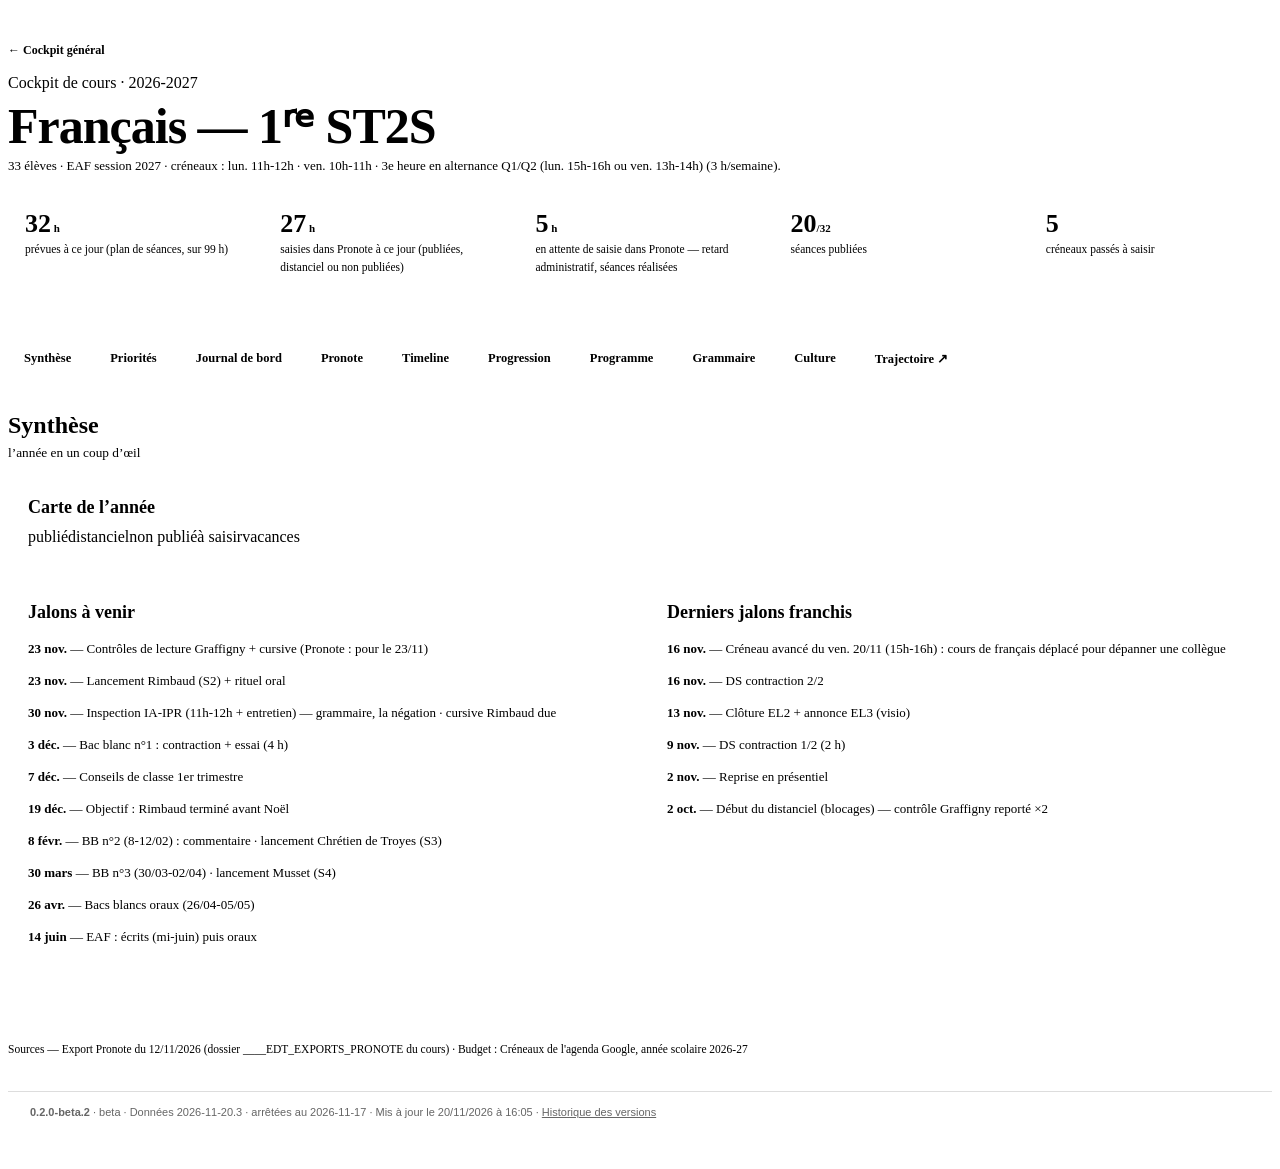
==== commit 29f6db01: "feat: jalons franchis par date décroissante + séances d'origine des entrées culture (auteurs, référe" ====
--- a/cours.html
+++ b/cours.html
@@ -122,7 +122,7 @@
   const seq=(d.progression.sequences||[]).map(s=>`<div class="card glass seq" style="--c:${col(s.couleur)}"><span class="no">${esc(s.no)} · ${esc(s.periode)}</span><h3>${esc(s.titre)}<span class="badge ${bdg(s.etat)}">${esc(s.etat)}</span></h3><p class="per">${esc(s.parcours)}</p><p class="det"><b>Œuvre :</b> ${esc(s.oeuvre)}<br><b>Support :</b> ${esc(s.cursive||'—')}<br>${esc(s.detail)}</p></div>`).join('');
   const li=a=>a.map(j=>`<li><b>${fl(j.date,FD)}</b> — ${esc(j.txt)}</li>`).join('')||'<li>—</li>';
   const J=[...d.jalons].sort((x,y)=>x.date<y.date?-1:1);
-  $('#synthese').innerHTML=head('Synthèse','l’année en un coup d’œil')+`<div class="card glass" style="margin-top:16px"><h3>Carte de l’année</h3>${heat(d)}</div><div class="grid"><div class="card glass"><h3>Jalons à venir</h3><ul>${li(J.filter(j=>j.etat==='à venir'))}</ul></div><div class="card glass"><h3>Derniers jalons franchis</h3><ul>${li(J.filter(j=>j.etat!=='à venir').slice(-6))}</ul></div></div>`;
+  $('#synthese').innerHTML=head('Synthèse','l’année en un coup d’œil')+`<div class="card glass" style="margin-top:16px"><h3>Carte de l’année</h3>${heat(d)}</div><div class="grid"><div class="card glass"><h3>Jalons à venir</h3><ul>${li(J.filter(j=>j.etat==='à venir'))}</ul></div><div class="card glass"><h3>Derniers jalons franchis</h3><ul>${li(J.filter(j=>j.etat!=='à venir').slice(-6).reverse())}</ul></div></div>`;
   // Priorités : les tâches échues restent visibles, mais dans leur propre liste.
   const sorted=a=>[...a].sort((x,y)=>(x.dateEcheance||'9999-12-31').localeCompare(y.dateEcheance||'9999-12-31'));
   const court=d.priorites.court||[];
@@ -191,8 +191,10 @@
   $('#programme').innerHTML=head('Éléments du programme',`${tV}/${tI} abordés (${Math.round(tV/tI*100)} %) · ${tI-tV} restants, soit <b>${rate} par semaine</b> d’ici juin`)+`<div class="grid">${d.programme.map(x=>{const v=x.items.filter(i=>i.n>0).length,its=[...x.items].sort((p,q)=>(p.n>0)-(q.n>0));
     return `<div class="card glass bloc"><h3>${esc(x.bloc)}<small>${v}/${x.items.length}</small></h3><div class="cov"><i style="width:${Math.round(v/x.items.length*100)}%"></i></div>${its.map(i=>`<div class="it ${i.n>0?'vu':'pas'}"><span class="n">${i.n>0?'×'+i.n:'—'}</span><span class="lbl">${esc(i.label)}</span></div>`).join('')}</div>`;}).join('')}</div>`;
   $('#grammaire').innerHTML=head('Grammaire & langue','vus / à voir')+`<div class="grid"><div class="card glass"><h3 style="color:var(--ok)">Vus</h3>${d.grammaire.vus.map(g=>`<div class="it2"><b>${esc(g.titre)}</b><small>${g.date?'vu le '+esc(g.date):''}</small></div>`).join('')}</div><div class="card glass"><h3 style="color:var(--terra)">À voir</h3>${d.grammaire.aVoir.map(g=>`<div class="it2"><b>${esc(g.titre)}</b><small>${g.echeance?'cible : '+esc(g.echeance):''}</small></div>`).join('')}</div></div>`;
+  const SByDate={};(d.seances||[]).forEach(s=>{(SByDate[s.date]=SByDate[s.date]||[]).push(s);});
+  const refSeances=(ids)=>Array.isArray(ids)&&ids.length?`<small style="display:block;color:var(--c);font-weight:600">Abordé ${ids.map(id=>(SByDate[id]||[]).map(s=>`le ${fl(id,FD)} (${esc(s.titre||'créneau')})`).join(' · ')).join(' ; ')}</small>`:'';
   const cu=d.culture,mots=(cu.motsConcepts||[]).map(m=>`<span class="mot">${esc(m)}</span>`).join('');
-  $('#culture').innerHTML=head('Auteurs, textes & références','le capital culturel construit depuis septembre')+`<div class="grid"><div class="card glass"><h3>Auteurs & textes vus</h3>${cu.auteursTextes.map(a=>`<div class="it2"><b>${esc(a.titre)}</b><small>${esc(a.contexte)}</small></div>`).join('')}</div><div class="card glass"><h3>Références culturelles</h3><ul>${(cu.referencesCulturelles||[]).map(r=>`<li>${esc(r)}</li>`).join('')}</ul>${mots?`<h3 style="margin-top:18px">Mots-concepts</h3><div class="mots">${mots}</div>`:''}</div></div><div class="shead" style="margin-top:24px"><h2 style="font-size:19px">Périodes historiques</h2></div><div class="grid">${(cu.periodes||[]).map(p=>`<div class="card glass"><h3>${esc(p.titre)}</h3><p class="det">${esc(p.detail)}</p></div>`).join('')}</div>`;
+  $('#culture').innerHTML=head('Auteurs, textes & références','le capital culturel construit depuis septembre')+`<div class="grid"><div class="card glass"><h3>Auteurs & textes vus</h3>${cu.auteursTextes.map(a=>`<div class="it2"><b>${esc(a.titre)}</b><small>${esc(a.contexte)}</small>${refSeances(a.seancesRef)}</div>`).join('')}</div><div class="card glass"><h3>Références culturelles</h3><ul>${(cu.referencesCulturelles||[]).map(r=>typeof r==='string'?`<li>${esc(r)}</li>`:`<li>${esc(r.txt)}${refSeances(r.seancesRef)}</li>`).join('')}</ul>${mots?`<h3 style="margin-top:18px">Mots-concepts</h3><div class="mots">${mots}</div>`:''}</div></div><div class="shead" style="margin-top:24px"><h2 style="font-size:19px">Périodes historiques</h2></div><div class="grid">${(cu.periodes||[]).map(p=>`<div class="card glass"><h3>${esc(p.titre)}</h3><p class="det">${esc(p.detail)}</p>${refSeances(p.seancesRef)}</div>`).join('')}</div>`;
   $('#foot').innerHTML=`Sources — ${esc(d.meta.sourcePronote)} · Budget : ${esc(d.meta.sourceBudget)}`;
   let last=null;const cl=()=>{$('#veil').classList.remove('open');last&&last.focus&&last.focus();};
   function pop(k,t,x){$('#popBody').innerHTML=`<span class="kicker" style="margin:0">${esc(k)}</span><h3 style="font:600 24px/1.25 Fraunces,serif;margin:10px 0">${esc(t)}</h3><p style="line-height:1.7">${esc(x)}</p>`;last=document.activeElement;$('#veil').classList.add('open');$('#xClose').focus();}
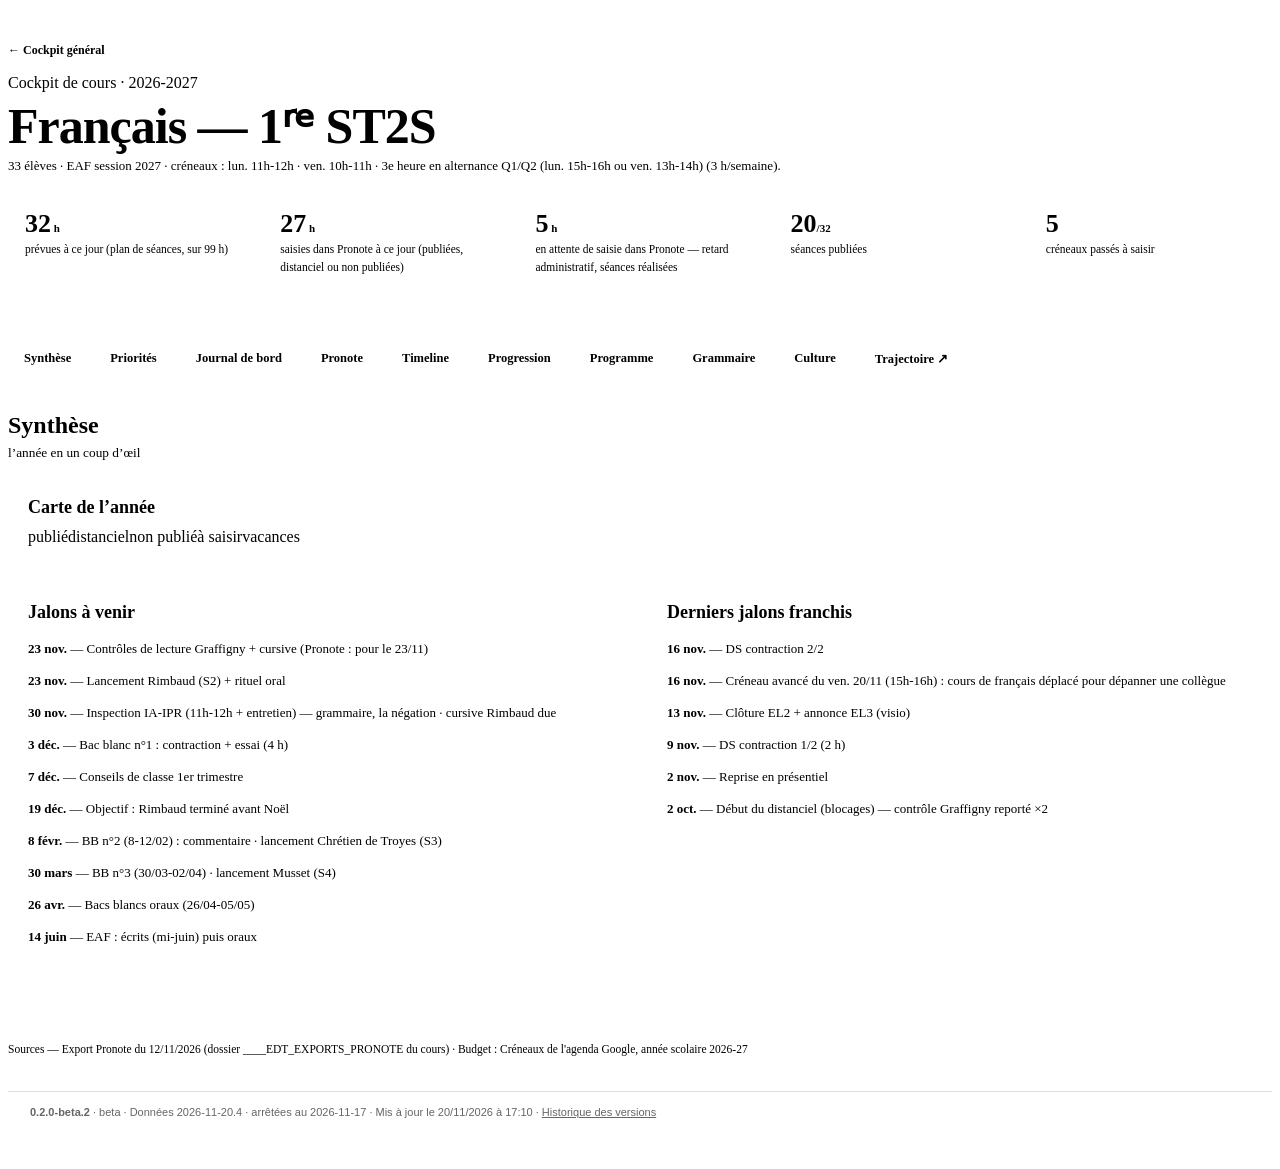
==== commit aa03afbf: "fix: tri strict décroissant des jalons franchis (égalités de dates) + Res gestae spe rattachée à la " ====
--- a/cours.html
+++ b/cours.html
@@ -121,8 +121,8 @@
   const bdg=e=>String(e).startsWith('en cours')?'work':/^(planifi|à lancer)/.test(e)?'plan':/^(faite|clos)/.test(e)?'ok':'work';
   const seq=(d.progression.sequences||[]).map(s=>`<div class="card glass seq" style="--c:${col(s.couleur)}"><span class="no">${esc(s.no)} · ${esc(s.periode)}</span><h3>${esc(s.titre)}<span class="badge ${bdg(s.etat)}">${esc(s.etat)}</span></h3><p class="per">${esc(s.parcours)}</p><p class="det"><b>Œuvre :</b> ${esc(s.oeuvre)}<br><b>Support :</b> ${esc(s.cursive||'—')}<br>${esc(s.detail)}</p></div>`).join('');
   const li=a=>a.map(j=>`<li><b>${fl(j.date,FD)}</b> — ${esc(j.txt)}</li>`).join('')||'<li>—</li>';
-  const J=[...d.jalons].sort((x,y)=>x.date<y.date?-1:1);
-  $('#synthese').innerHTML=head('Synthèse','l’année en un coup d’œil')+`<div class="card glass" style="margin-top:16px"><h3>Carte de l’année</h3>${heat(d)}</div><div class="grid"><div class="card glass"><h3>Jalons à venir</h3><ul>${li(J.filter(j=>j.etat==='à venir'))}</ul></div><div class="card glass"><h3>Derniers jalons franchis</h3><ul>${li(J.filter(j=>j.etat!=='à venir').slice(-6).reverse())}</ul></div></div>`;
+  const J=[...d.jalons].sort((x,y)=>x.date<y.date?-1:x.date>y.date?1:0);
+  $('#synthese').innerHTML=head('Synthèse','l’année en un coup d’œil')+`<div class="card glass" style="margin-top:16px"><h3>Carte de l’année</h3>${heat(d)}</div><div class="grid"><div class="card glass"><h3>Jalons à venir</h3><ul>${li(J.filter(j=>j.etat==='à venir'))}</ul></div><div class="card glass"><h3>Derniers jalons franchis</h3><ul>${li([...J.filter(j=>j.etat!=='à venir')].sort((a,b)=>b.date<a.date?-1:b.date>a.date?1:0).slice(0,6))}</ul></div></div>`;
   // Priorités : les tâches échues restent visibles, mais dans leur propre liste.
   const sorted=a=>[...a].sort((x,y)=>(x.dateEcheance||'9999-12-31').localeCompare(y.dateEcheance||'9999-12-31'));
   const court=d.priorites.court||[];
